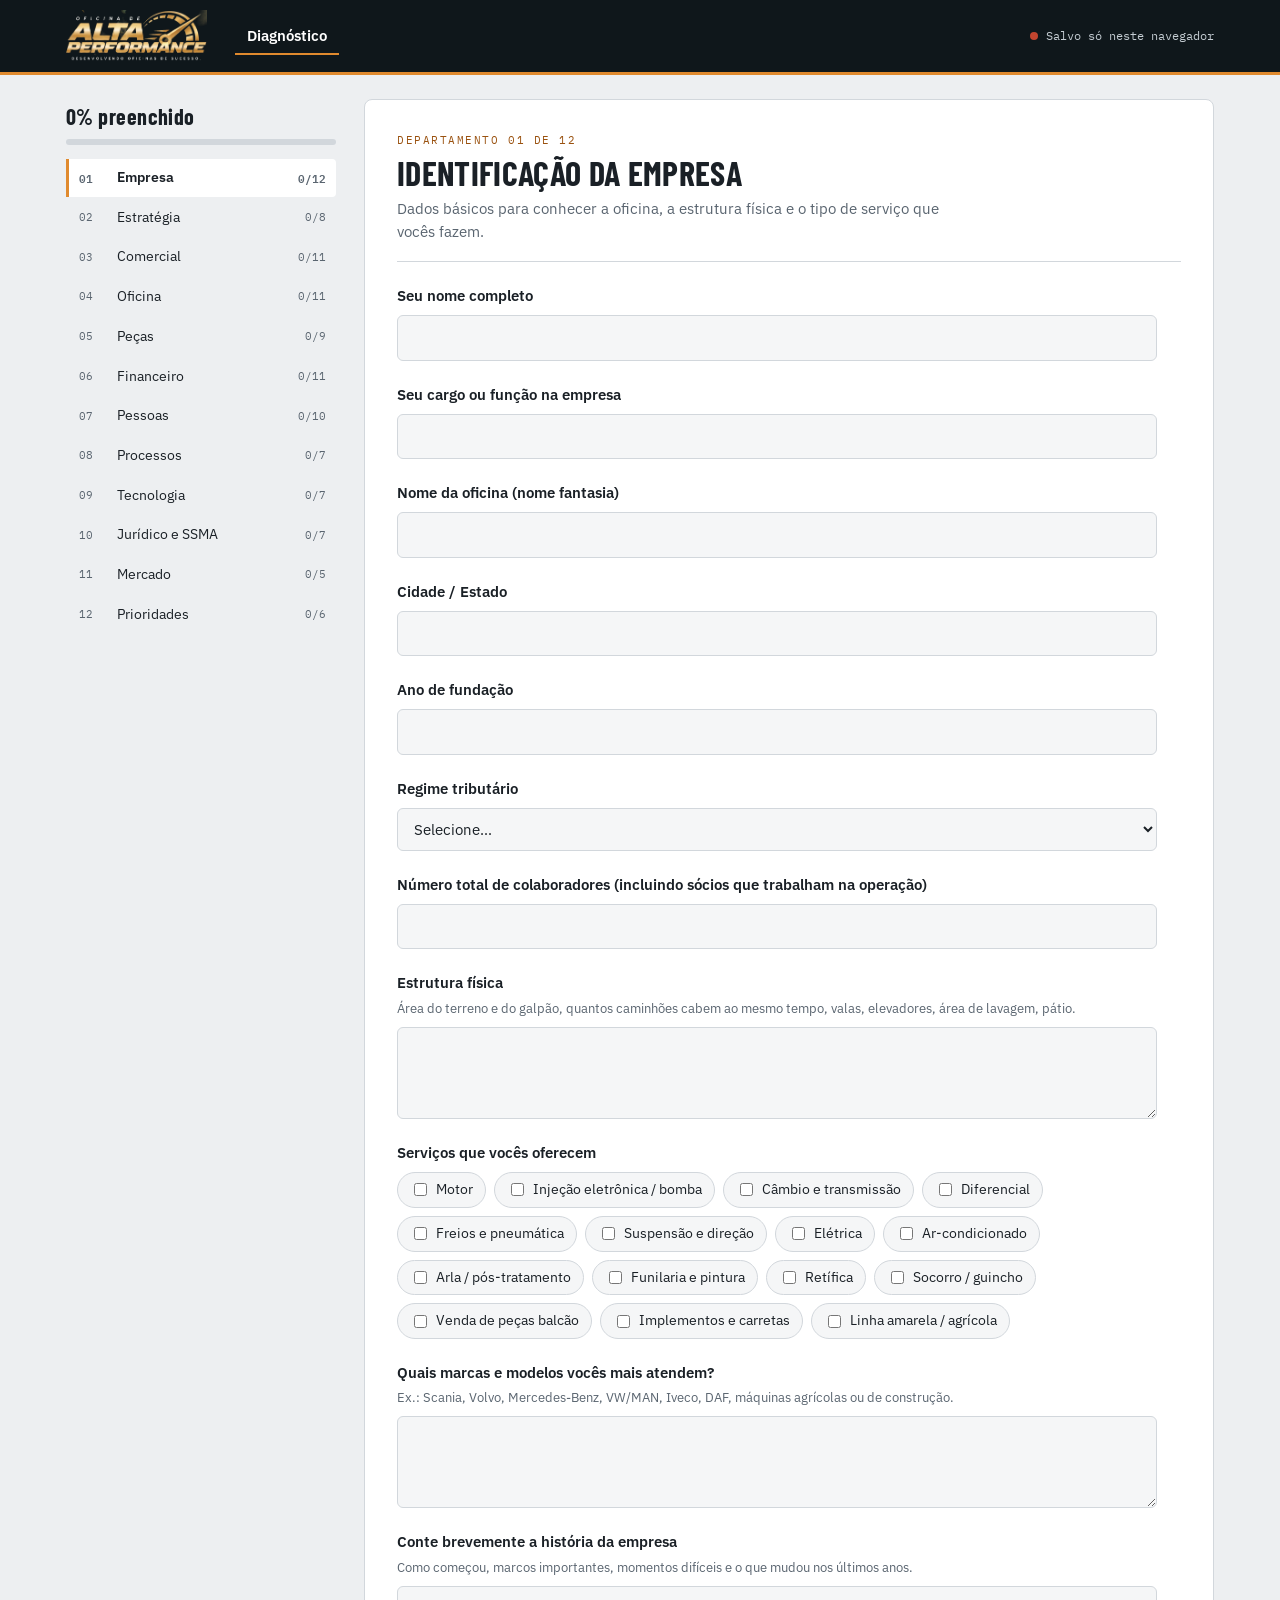
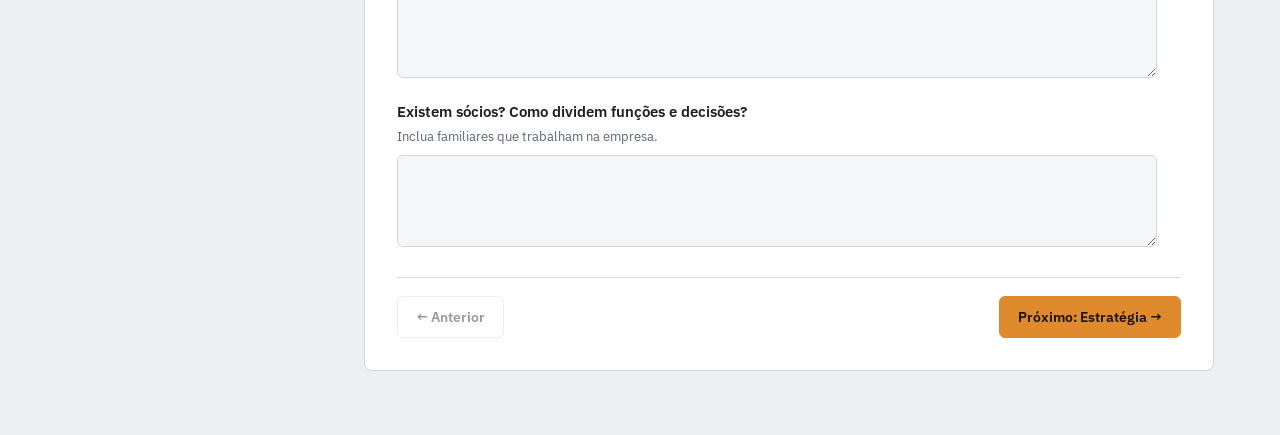
==== diagnostico.html @ 9e862222 "Painel do administrador vira a index; formulário passa para diagnostico.html Co-Authored-By: Claude " ====
<!DOCTYPE html>
<html lang="pt-BR">
<head>
<meta charset="utf-8">
<meta name="viewport" content="width=device-width, initial-scale=1">
<title>Diagnóstico 360° Diesel</title>

<link rel="preconnect" href="https://fonts.googleapis.com">
<link rel="preconnect" href="https://fonts.gstatic.com" crossorigin>
<link rel="stylesheet" href="https://fonts.googleapis.com/css2?family=Barlow+Condensed:wght@600;700&family=IBM+Plex+Sans:wght@400;500;600&family=IBM+Plex+Mono:wght@500&display=swap">
<link rel="stylesheet" href="style.css">
</head>

<body>

<header class="placa">
  <div class="wrap">
    <div class="marca">
      <h1><img class="logo" src="images/logo.png" alt="Oficina de Alta Performance — Desenvolvendo oficinas de sucesso"></h1>
    </div>

    <nav class="menu" aria-label="Principal">
      <a href="diagnostico.html" aria-current="page">Diagnóstico</a>
      <a href="relatorios.html" id="linkRelatorios" hidden>Relatórios</a>
    </nav>

    <div class="status" id="status">
      <i class="dot" id="statusDot"></i>
      <span id="statusTxt">Conectando…</span>
    </div>
  </div>
</header>

<main class="wrap">
  <div class="aviso" id="avisoLocal" hidden></div>

  <section>
    <div class="layout">
      <nav class="trilho" id="trilho" aria-label="Departamentos">
        <div class="prog-total">
          <b id="progTxt">0% preenchido</b>
          <div class="barra"><i id="progBar"></i></div>
        </div>
      </nav>
      <div class="ficha" id="ficha"></div>
    </div>
  </section>
</main>

<script src="dados.js"></script>
<script src="form.js"></script>
</body>
</html>
---- style.css ----
/* =========================================================
   Layout: placa de oficina no topo; trilho de departamentos
   à esquerda + ficha do departamento à direita; painel do
   mentor em abas.
   ========================================================= */

/* ---------- Tokens (tema claro / escuro) ---------- */
:root {
  --bg: #EDEFF1;
  --surface: #FFFFFF;
  --sunk: #F5F6F7;
  --ink: #1A2026;
  --muted: #5A6570;
  --line: #D2D7DC;

  --steel: #24394A;
  --steel-ink: #F2F4F5;
  --accent: #E08A2E;
  --accent-ink: #9A5210;
  --accent-soft: #FBEBD8;

  --good: #2F8A55;
  --warn: #C98A12;
  --bad: #C2452F;

  --f-display: "Barlow Condensed", "Arial Narrow", Arial, sans-serif;
  --f-body: "IBM Plex Sans", system-ui, -apple-system, "Segoe UI", sans-serif;
  --f-mono: "IBM Plex Mono", ui-monospace, Menlo, Consolas, monospace;
}

@media (prefers-color-scheme: dark) {
  :root:not([data-theme="light"]) {
    --bg: #11161A;
    --surface: #1A2127;
    --sunk: #151B20;
    --ink: #E5E9EC;
    --muted: #93A0AA;
    --line: #2C363E;

    --steel: #1F3343;
    --steel-ink: #E9EEF1;
    --accent: #E8973A;
    --accent-ink: #F2B670;
    --accent-soft: #3A2A17;

    --good: #4FB37A;
    --warn: #E0A63A;
    --bad: #E06A55;
    color-scheme: dark;
  }
}

:root[data-theme="dark"] {
  --bg: #11161A;
  --surface: #1A2127;
  --sunk: #151B20;
  --ink: #E5E9EC;
  --muted: #93A0AA;
  --line: #2C363E;

  --steel: #1F3343;
  --steel-ink: #E9EEF1;
  --accent: #E8973A;
  --accent-ink: #F2B670;
  --accent-soft: #3A2A17;

  --good: #4FB37A;
  --warn: #E0A63A;
  --bad: #E06A55;
  color-scheme: dark;
}

/* ---------- Base ---------- */
* { box-sizing: border-box; }

body {
  background: var(--bg);
  color: var(--ink);
  font-family: var(--f-body);
  font-size: 15px;
  line-height: 1.55;
  margin: 0;
}

.wrap {
  max-width: 1180px;
  margin: 0 auto;
  padding-inline: 16px;
  padding-block: 0 64px;
}

/* ---------- Cabeçalho (placa) ---------- */
header.placa {
  background: #0F171B;
  color: #C5CDD3;
  border-bottom: 3px solid var(--accent);
  position: sticky;
  top: 0;
  z-index: 10;
}

header.placa .wrap {
  padding-block: 0;
  min-height: 72px;
  display: flex;
  flex-wrap: wrap;
  align-items: center;
  gap: 8px 28px;
}

.marca { display: flex; align-items: center; min-width: 0; }
.marca h1 { margin: 0; line-height: 0; }

.marca .logo {
  display: block;
  height: 52px;
  width: auto;
}

/* Menu da barra */
.menu {
  display: flex;
  gap: 4px;
  margin-right: auto;
}

.menu a {
  font: 600 15px var(--f-body);
  color: #AEB8BF;
  text-decoration: none;
  border-bottom: 2px solid transparent;
  padding: 8px 12px;
}

.menu a:hover { color: #fff; }

.menu a[aria-current="page"] {
  color: #fff;
  border-bottom-color: var(--accent);
}

.status {
  margin-left: auto;
  font-family: var(--f-mono);
  font-size: 12px;
  display: flex;
  align-items: center;
  gap: 8px;
}

.dot {
  width: 8px;
  height: 8px;
  border-radius: 50%;
  background: var(--muted);
}
.dot.ok   { background: var(--good); }
.dot.busy { background: var(--warn); }
.dot.err  { background: var(--bad); }

.aviso {
  margin-top: 18px;
  background: var(--accent-soft);
  border: 1px solid var(--accent);
  color: var(--ink);
  padding: 12px 14px;
  border-radius: 6px;
  font-size: 14px;
}

/* ---------- Formulário: trilho + ficha ---------- */
.layout {
  display: grid;
  grid-template-columns: 270px minmax(0, 1fr);
  gap: 28px;
  margin-top: 24px;
  align-items: start;
}

nav.trilho {
  position: sticky;
  top: calc(env(safe-area-inset-top, 0px) + 16px);
  display: flex;
  flex-direction: column;
  gap: 2px;
}

.prog-total {
  margin-bottom: 12px;
  display: flex;
  flex-direction: column;
  gap: 6px;
}

.prog-total b {
  font-family: var(--f-display);
  font-size: 22px;
  letter-spacing: .02em;
}

.barra {
  height: 6px;
  background: var(--line);
  border-radius: 3px;
  overflow: hidden;
}

.barra i {
  display: block;
  height: 100%;
  background: var(--accent);
  width: 0;
  transition: width .3s;
}

.dep {
  display: grid;
  grid-template-columns: 30px 1fr auto;
  gap: 8px;
  align-items: center;
  text-align: left;
  background: transparent;
  border: 0;
  border-left: 3px solid transparent;
  padding: 8px 10px;
  color: var(--ink);
  font: inherit;
  font-size: 14px;
  cursor: pointer;
  border-radius: 0 4px 4px 0;
}

.dep:hover { background: var(--surface); }

.dep[aria-current="true"] {
  background: var(--surface);
  border-left-color: var(--accent);
  font-weight: 600;
}

.dep .n,
.dep .c {
  font-family: var(--f-mono);
  font-size: 11px;
  color: var(--muted);
}

.dep .c { font-variant-numeric: tabular-nums; }
.dep .c.full { color: var(--good); }

.ficha {
  background: var(--surface);
  border: 1px solid var(--line);
  border-radius: 8px;
  padding: clamp(18px, 3vw, 32px);
  min-width: 0;
}

.ficha-top {
  display: flex;
  flex-direction: column;
  gap: 6px;
  padding-bottom: 18px;
  border-bottom: 1px solid var(--line);
  margin-bottom: 22px;
}

.eyebrow {
  font-family: var(--f-mono);
  font-size: 11px;
  letter-spacing: .14em;
  text-transform: uppercase;
  color: var(--accent-ink);
}

.ficha h2 {
  font-family: var(--f-display);
  font-weight: 700;
  font-size: clamp(26px, 4vw, 34px);
  line-height: 1.05;
  margin: 0;
  text-transform: uppercase;
  letter-spacing: .01em;
  text-wrap: balance;
}

.ficha-top p {
  margin: 0;
  color: var(--muted);
  max-width: 62ch;
}

/* ---------- Perguntas e campos ---------- */
.perguntas {
  display: flex;
  flex-direction: column;
  gap: 22px;
}

.q {
  display: flex;
  flex-direction: column;
  gap: 8px;
  max-width: 760px;
}

.q label.t,
.q .t {
  font-weight: 600;
  font-size: 15px;
}

.q .h {
  font-size: 13px;
  color: var(--muted);
  margin-top: -4px;
}

input[type=text],
input[type=number],
textarea,
select {
  width: 100%;
  font: inherit;
  color: var(--ink);
  background: var(--sunk);
  border: 1px solid var(--line);
  border-radius: 6px;
  padding: 10px 12px;
}

textarea {
  min-height: 92px;
  resize: vertical;
}

input:focus-visible,
textarea:focus-visible,
select:focus-visible,
button:focus-visible {
  outline: 2px solid var(--accent);
  outline-offset: 2px;
}

/* Múltipla escolha */
.checks {
  display: flex;
  flex-wrap: wrap;
  gap: 8px;
}

.checks label {
  display: flex;
  align-items: center;
  gap: 6px;
  border: 1px solid var(--line);
  background: var(--sunk);
  border-radius: 20px;
  padding: 6px 12px;
  font-size: 14px;
  cursor: pointer;
}

.checks label:has(input:checked) {
  border-color: var(--accent);
  background: var(--accent-soft);
}

.checks input { accent-color: var(--accent); }

/* Nota de 0 a 10 */
.nota {
  background: var(--sunk);
  border: 1px dashed var(--line);
  border-radius: 8px;
  padding: 16px;
}

.escala {
  display: flex;
  flex-wrap: wrap;
  gap: 6px;
}

.escala button {
  width: 40px;
  height: 40px;
  font: 500 14px var(--f-mono);
  border: 1px solid var(--line);
  background: var(--surface);
  color: var(--ink);
  border-radius: 6px;
  cursor: pointer;
}

.escala button[aria-pressed="true"] {
  background: var(--accent);
  border-color: var(--accent);
  color: #1A1208;
}

.escala-legenda {
  display: flex;
  justify-content: space-between;
  font-size: 12px;
  color: var(--muted);
  max-width: 494px;
}

/* Rodapé da ficha, botões e mensagens */
.rodape-ficha {
  display: flex;
  flex-wrap: wrap;
  gap: 10px;
  justify-content: space-between;
  margin-top: 30px;
  padding-top: 18px;
  border-top: 1px solid var(--line);
}

.btn {
  font: 600 14px var(--f-body);
  padding: 11px 18px;
  border-radius: 6px;
  border: 1px solid var(--line);
  background: var(--surface);
  color: var(--ink);
  cursor: pointer;
}

.btn.prim {
  background: var(--accent);
  border-color: var(--accent);
  color: #1A1208;
}

.btn.steel {
  background: var(--steel);
  border-color: var(--steel);
  color: var(--steel-ink);
}

.btn:disabled {
  opacity: .45;
  cursor: default;
}

.msg {
  font-size: 14px;
  margin-top: 12px;
}
.msg.err { color: var(--bad); }
.msg.ok  { color: var(--good); }

/* ---------- Painel do mentor ---------- */
.painel {
  margin-top: 24px;
  display: flex;
  flex-direction: column;
  gap: 24px;
}

.resumo {
  display: flex;
  flex-wrap: wrap;
  gap: 12px;
  align-items: stretch;
}

.resumo-acao {
  display: flex;
  align-items: center;
}

.kpi {
  background: var(--surface);
  border: 1px solid var(--line);
  border-radius: 8px;
  padding: 14px 18px;
  min-width: 150px;
  flex: 1;
}

.kpi b {
  display: block;
  font-family: var(--f-display);
  font-size: 34px;
  line-height: 1;
  font-variant-numeric: tabular-nums;
}

.kpi span {
  font-size: 12px;
  color: var(--muted);
  text-transform: uppercase;
  letter-spacing: .08em;
}

.bloco {
  background: var(--surface);
  border: 1px solid var(--line);
  border-radius: 8px;
  padding: 20px;
  min-width: 0;
}

.bloco h3 {
  font-family: var(--f-display);
  font-size: 22px;
  text-transform: uppercase;
  margin: 0 0 4px;
  letter-spacing: .02em;
}

.bloco > p {
  margin: 0 0 14px;
  color: var(--muted);
  font-size: 14px;
}

.rolar { overflow-x: auto; }

table {
  border-collapse: collapse;
  width: 100%;
  font-size: 14px;
}

th, td {
  text-align: left;
  padding: 9px 10px;
  border-bottom: 1px solid var(--line);
  vertical-align: middle;
  white-space: nowrap;
}

th {
  font-size: 11px;
  text-transform: uppercase;
  letter-spacing: .08em;
  color: var(--muted);
  font-weight: 600;
}

td.num,
th.num {
  text-align: center;
  font-family: var(--f-mono);
  font-variant-numeric: tabular-nums;
}

td.num-pequeno { font-size: 12px; }
td small { display: block; color: var(--muted); font-size: 13px; }

tr.linha { cursor: pointer; }
tr.linha:hover td { background: var(--sunk); }

/* Células de nota: b = baixa, w = média, g = alta, v = vazia */
.cel {
  display: inline-block;
  min-width: 30px;
  padding: 3px 6px;
  border-radius: 4px;
  font-weight: 500;
}
.cel.b { background: color-mix(in srgb, var(--bad) 22%, transparent); }
.cel.w { background: color-mix(in srgb, var(--warn) 24%, transparent); }
.cel.g { background: color-mix(in srgb, var(--good) 22%, transparent); }
.cel.v { color: var(--muted); }

.pill {
  font-size: 11px;
  font-weight: 600;
  text-transform: uppercase;
  letter-spacing: .06em;
  padding: 3px 8px;
  border-radius: 10px;
  border: 1px solid var(--line);
}
.pill.env { border-color: var(--good); color: var(--good); }
.pill.ras { border-color: var(--warn); color: var(--warn); }

.vazio {
  padding: 28px 8px;
  color: var(--muted);
  text-align: center;
}

/* Detalhe de um mentorado */
.detalhe-top {
  display: flex;
  flex-wrap: wrap;
  gap: 20px;
  align-items: flex-start;
  justify-content: space-between;
}

.detalhe-id {
  min-width: 0;
  flex: 1 1 260px;
}

.detalhe-id p {
  margin: 0;
  color: var(--muted);
}

.detalhe-top h3 { font-size: 28px; }

.radar {
  max-width: 420px;
  width: 100%;
}

.radar svg {
  width: 100%;
  height: auto;
  display: block;
}

.resp-sec { margin-top: 22px; }

.resp-sec h4 {
  font-family: var(--f-display);
  font-size: 19px;
  text-transform: uppercase;
  margin: 0 0 8px;
  color: var(--accent-ink);
  letter-spacing: .03em;
}

.resp {
  display: grid;
  grid-template-columns: minmax(0, 2fr) minmax(0, 3fr);
  gap: 6px 18px;
  padding: 9px 0;
  border-bottom: 1px solid var(--line);
  font-size: 14px;
}

.resp .p { color: var(--muted); }

.resp .a {
  white-space: pre-wrap;
  overflow-wrap: anywhere;
}
.resp .a.vz { color: var(--muted); }

/* ---------- Responsivo e movimento reduzido ---------- */
@media (max-width: 820px) {
  .layout { grid-template-columns: 1fr; }

  nav.trilho {
    position: static;
    flex-direction: row;
    overflow-x: auto;
    gap: 6px;
    padding-bottom: 6px;
  }

  .prog-total { display: none; }

  .dep {
    grid-template-columns: auto auto;
    border-left: 0;
    border-bottom: 3px solid transparent;
    border-radius: 4px 4px 0 0;
    white-space: nowrap;
    background: var(--surface);
  }

  .dep .n { display: none; }
  .dep[aria-current="true"] { border-bottom-color: var(--accent); }

  .resp { grid-template-columns: 1fr; }
}

@media (prefers-reduced-motion: reduce) {
  * { transition: none !important; }
}

/* ---------- Página do administrador (links) ---------- */
.hub-intro {
  margin: 28px 0 20px;
  max-width: 62ch;
}

.hub-intro h2 {
  font-family: var(--f-display);
  font-size: clamp(26px, 4vw, 34px);
  text-transform: uppercase;
  line-height: 1.05;
  margin: 0 0 6px;
}

.hub-intro p { margin: 0; color: var(--muted); }

.hub {
  display: grid;
  grid-template-columns: repeat(auto-fit, minmax(300px, 1fr));
  gap: 20px;
}

.card-link {
  background: var(--surface);
  border: 1px solid var(--line);
  border-top: 4px solid var(--accent);
  border-radius: 8px;
  padding: 22px;
  display: flex;
  flex-direction: column;
  gap: 12px;
}

.card-link.privado { border-top-color: var(--steel); }

.card-link h3 {
  font-family: var(--f-display);
  font-size: 24px;
  text-transform: uppercase;
  margin: 0;
}

.card-link p { margin: 0; color: var(--muted); font-size: 14px; }

.tag {
  align-self: flex-start;
  font-family: var(--f-mono);
  font-size: 11px;
  letter-spacing: .1em;
  text-transform: uppercase;
  padding: 3px 8px;
  border-radius: 10px;
  border: 1px solid var(--line);
  color: var(--muted);
}
.tag.enviar { color: var(--good); border-color: var(--good); }
.tag.guardar { color: var(--bad); border-color: var(--bad); }

.url {
  font-family: var(--f-mono);
  font-size: 12.5px;
  background: var(--sunk);
  border: 1px solid var(--line);
  border-radius: 6px;
  padding: 10px 12px;
  overflow-wrap: anywhere;
  user-select: all;
}

.acoes {
  display: flex;
  flex-wrap: wrap;
  gap: 8px;
  margin-top: auto;
}

a.btn { text-decoration: none; display: inline-block; }
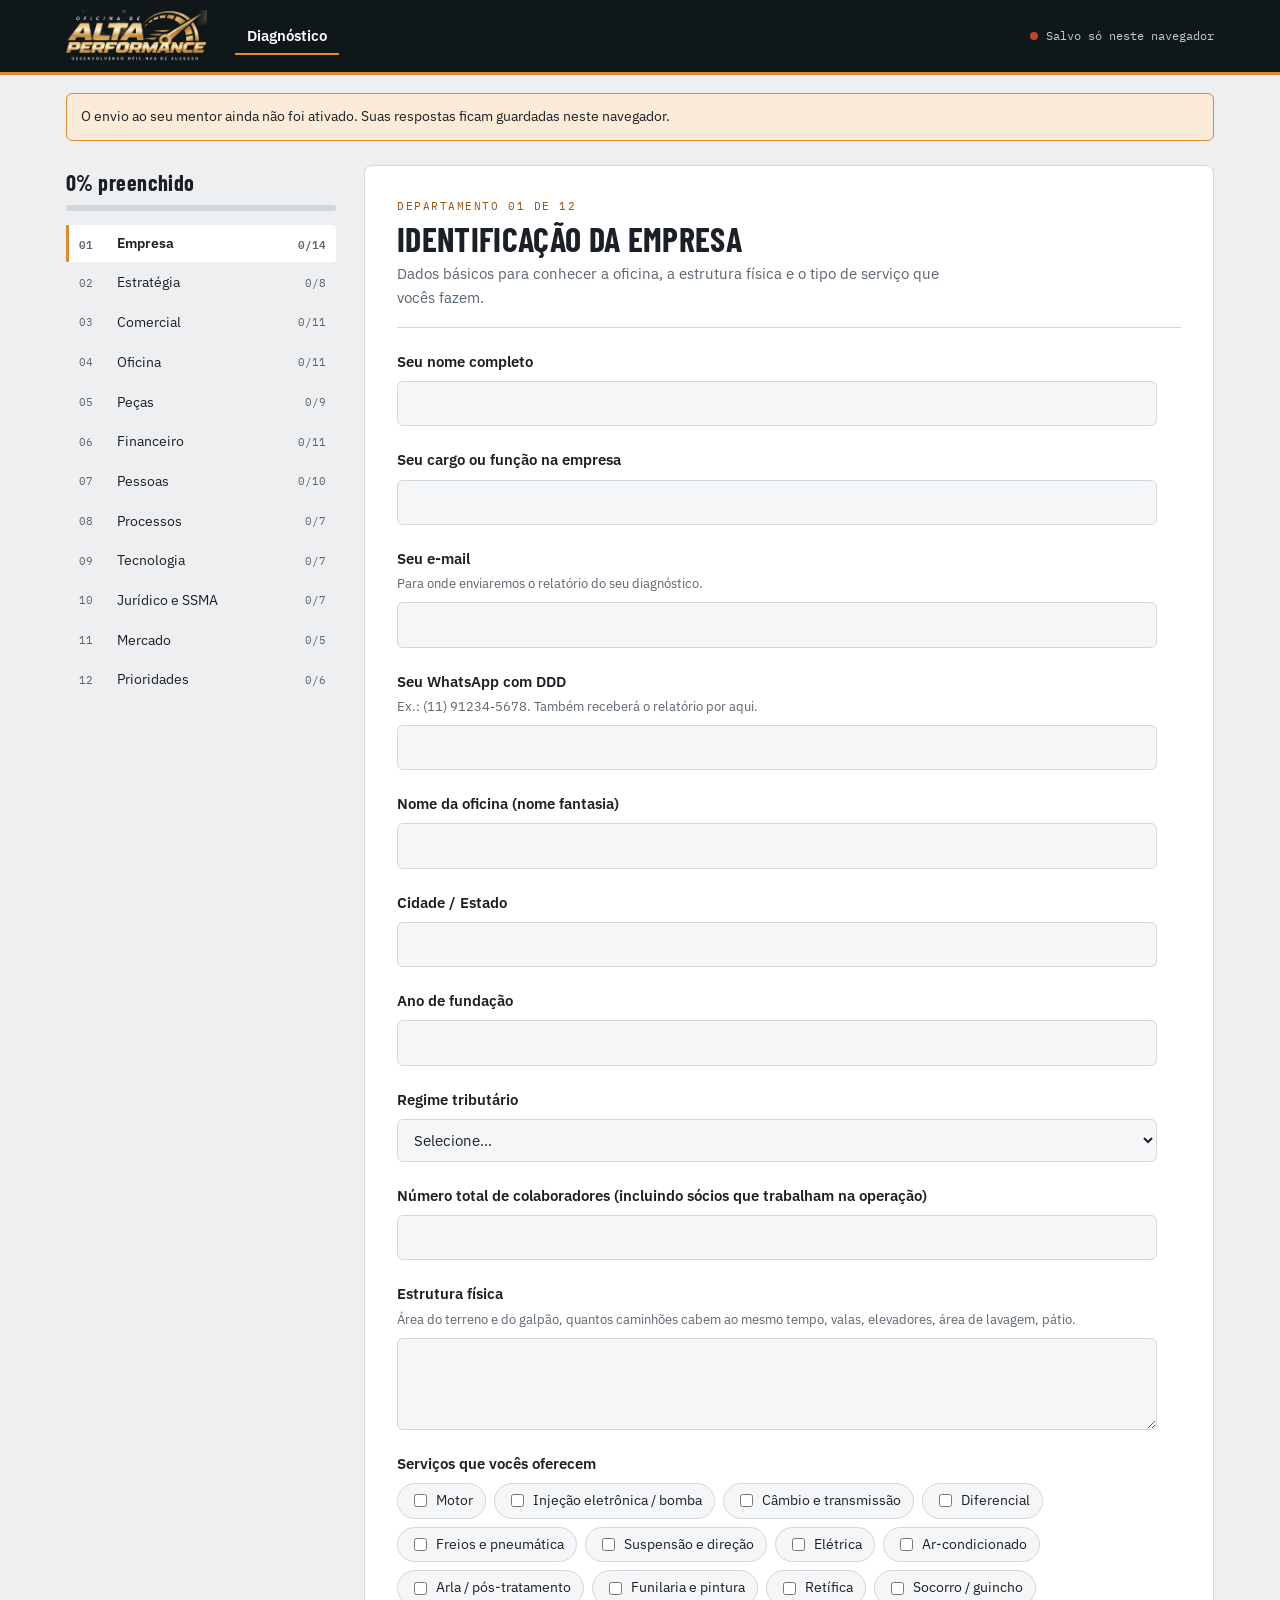
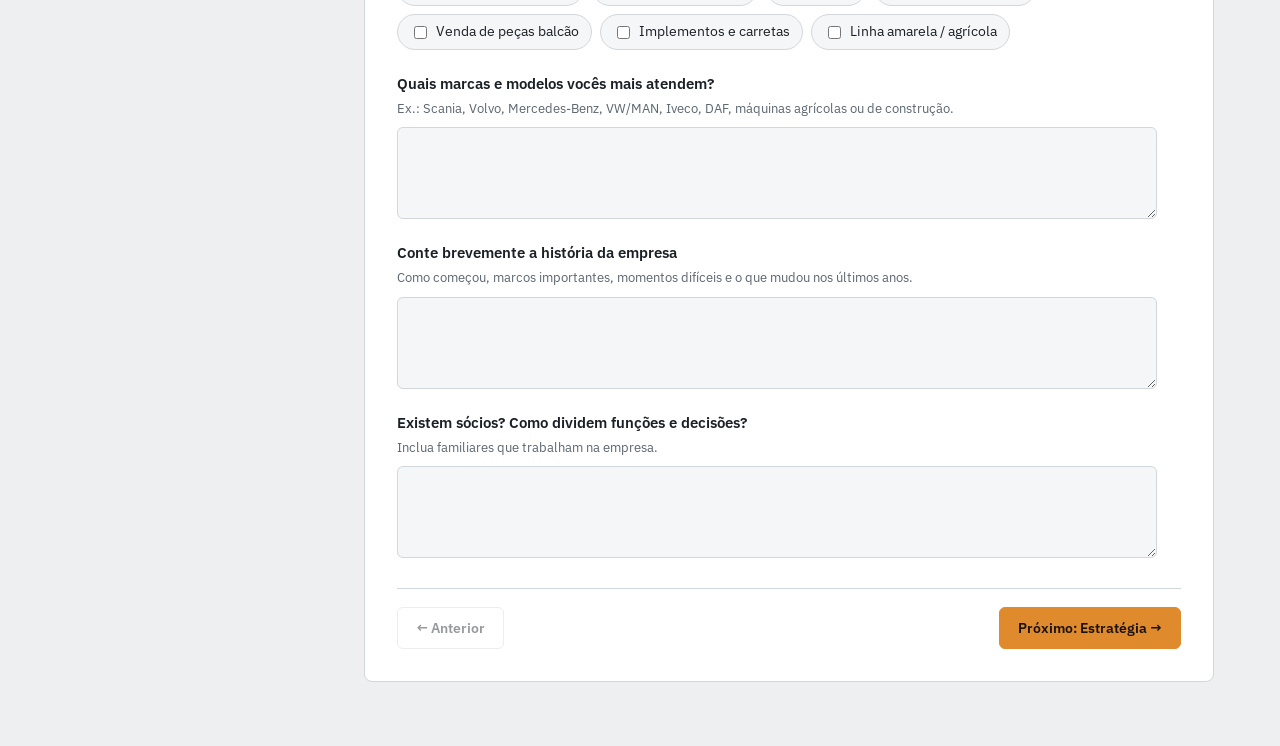
==== commit 5d5495d1: "Armazena respostas em planilha Google (Apps Script) e protege relatórios com senha Co-Authored-By: C" ====
--- a/diagnostico.html
+++ b/diagnostico.html
@@ -3,7 +3,7 @@
 <head>
 <meta charset="utf-8">
 <meta name="viewport" content="width=device-width, initial-scale=1">
-<title>Diagnóstico 360° Diesel</title>
+<title>Oficina de alta performance</title>
 
 <link rel="preconnect" href="https://fonts.googleapis.com">
 <link rel="preconnect" href="https://fonts.gstatic.com" crossorigin>
@@ -21,7 +21,6 @@
 
     <nav class="menu" aria-label="Principal">
       <a href="diagnostico.html" aria-current="page">Diagnóstico</a>
-      <a href="relatorios.html" id="linkRelatorios" hidden>Relatórios</a>
     </nav>
 
     <div class="status" id="status">
@@ -48,6 +47,7 @@
 </main>
 
 <script src="dados.js"></script>
+<script src="config.js"></script>
 <script src="form.js"></script>
 </body>
 </html>
--- a/style.css
+++ b/style.css
@@ -756,3 +756,27 @@
 }
 
 a.btn { text-decoration: none; display: inline-block; }
+
+/* Envio do relatório ao mentorado */
+.envio {
+  margin-top: 18px;
+  padding: 16px;
+  background: var(--accent-soft);
+  border: 1px solid var(--accent);
+  border-radius: 8px;
+  display: flex;
+  flex-direction: column;
+  gap: 10px;
+}
+
+.envio small { color: var(--muted); }
+
+/* Login do administrador */
+.login {
+  max-width: 420px;
+  margin: 40px auto 0;
+  display: flex;
+  flex-direction: column;
+  gap: 14px;
+}
+.login h3, .login p { margin: 0; }
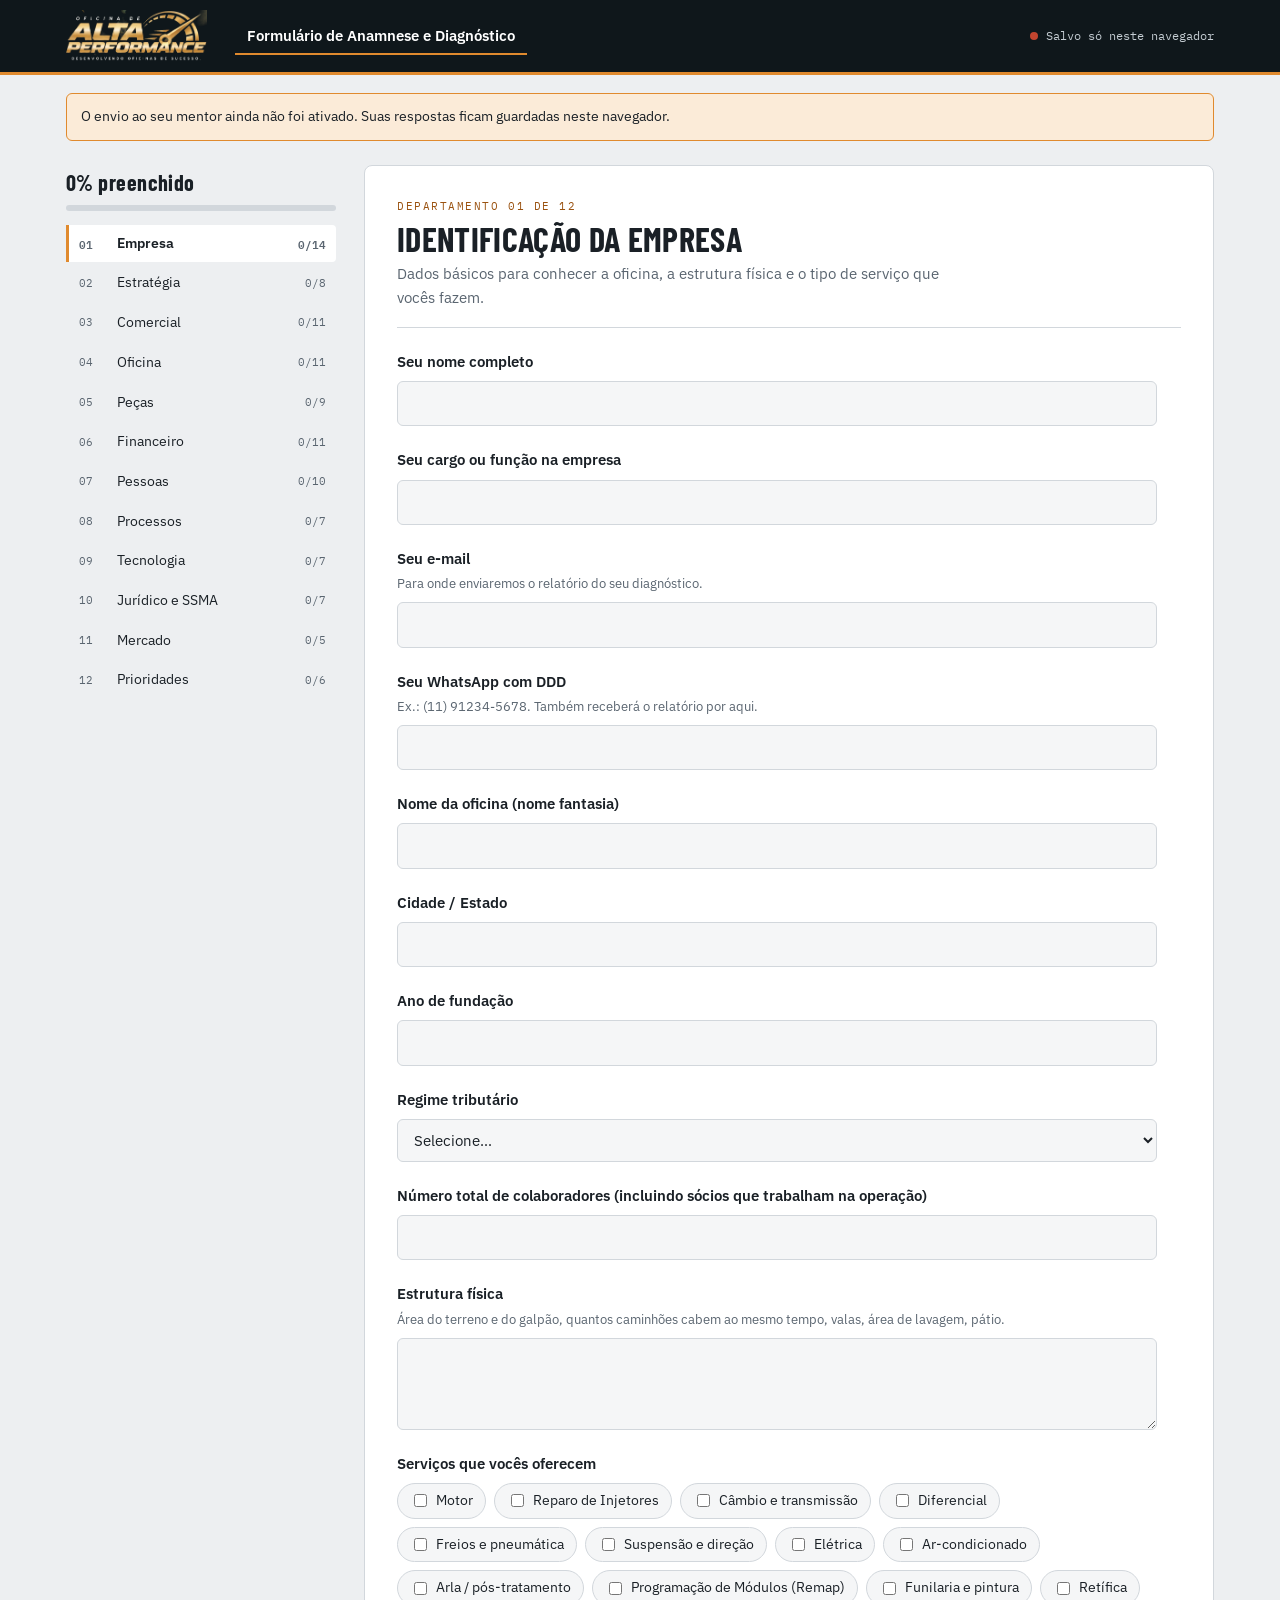
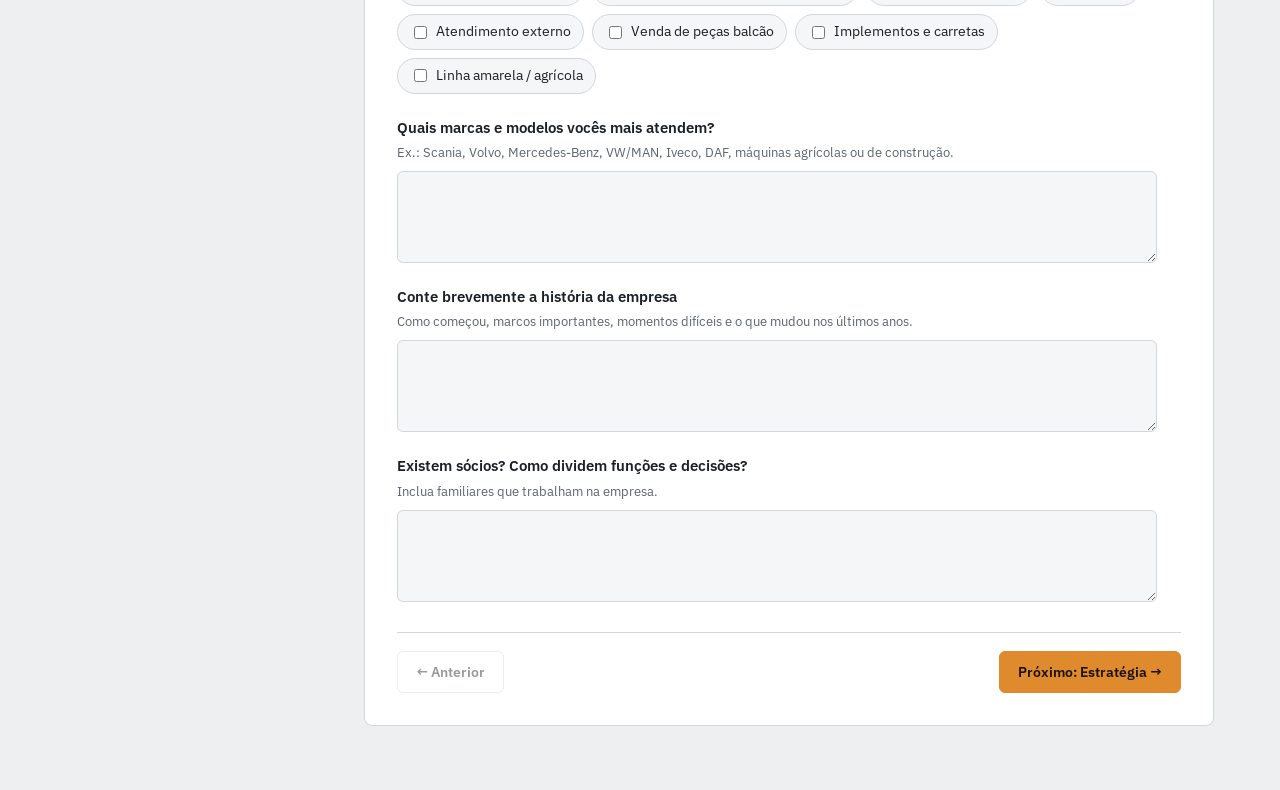
==== commit a9ca9c7e: "Ajusta nome do menu e serviços oferecidos Co-Authored-By: Claude Sonnet 5.5 <noreply@anthropic.com>" ====
--- a/diagnostico.html
+++ b/diagnostico.html
@@ -20,7 +20,7 @@
     </div>
 
     <nav class="menu" aria-label="Principal">
-      <a href="diagnostico.html" aria-current="page">Diagnóstico</a>
+      <a href="diagnostico.html" aria-current="page">Formulário de Anamnese e Diagnóstico</a>
     </nav>
 
     <div class="status" id="status">
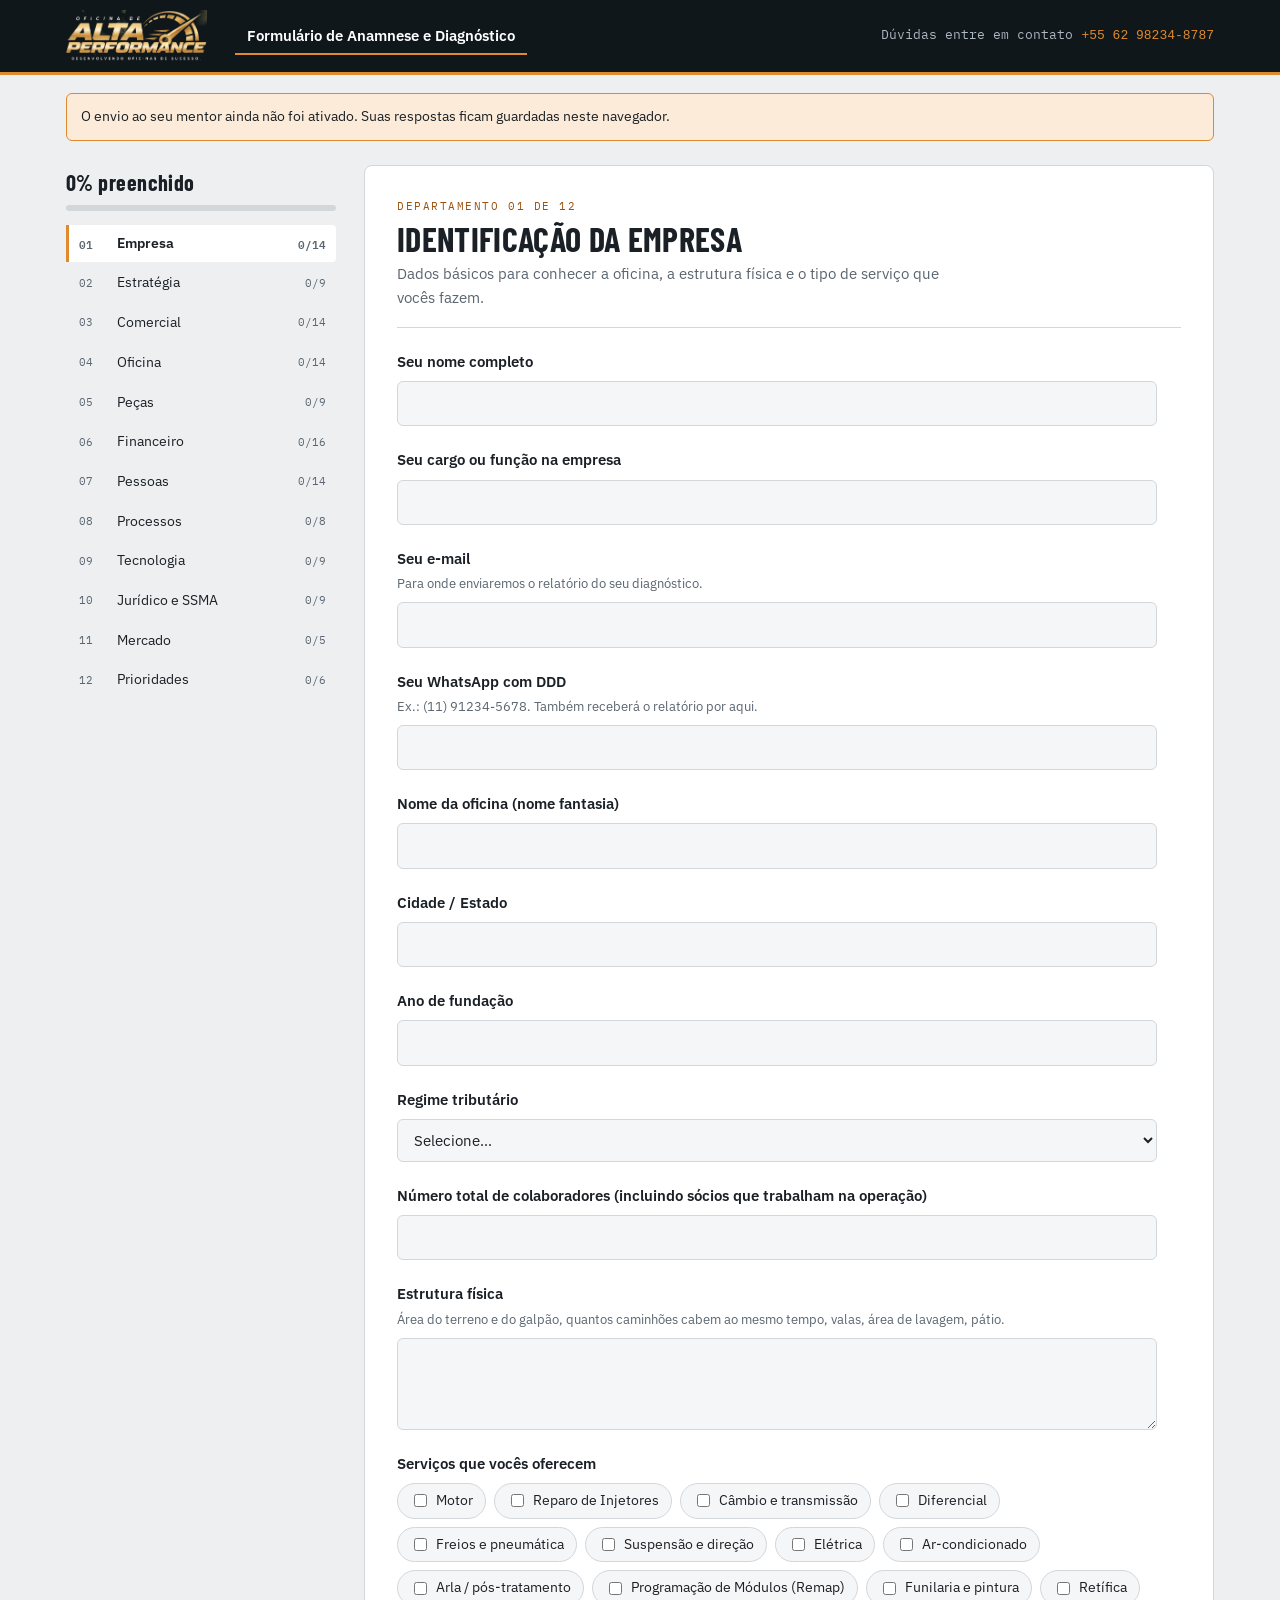
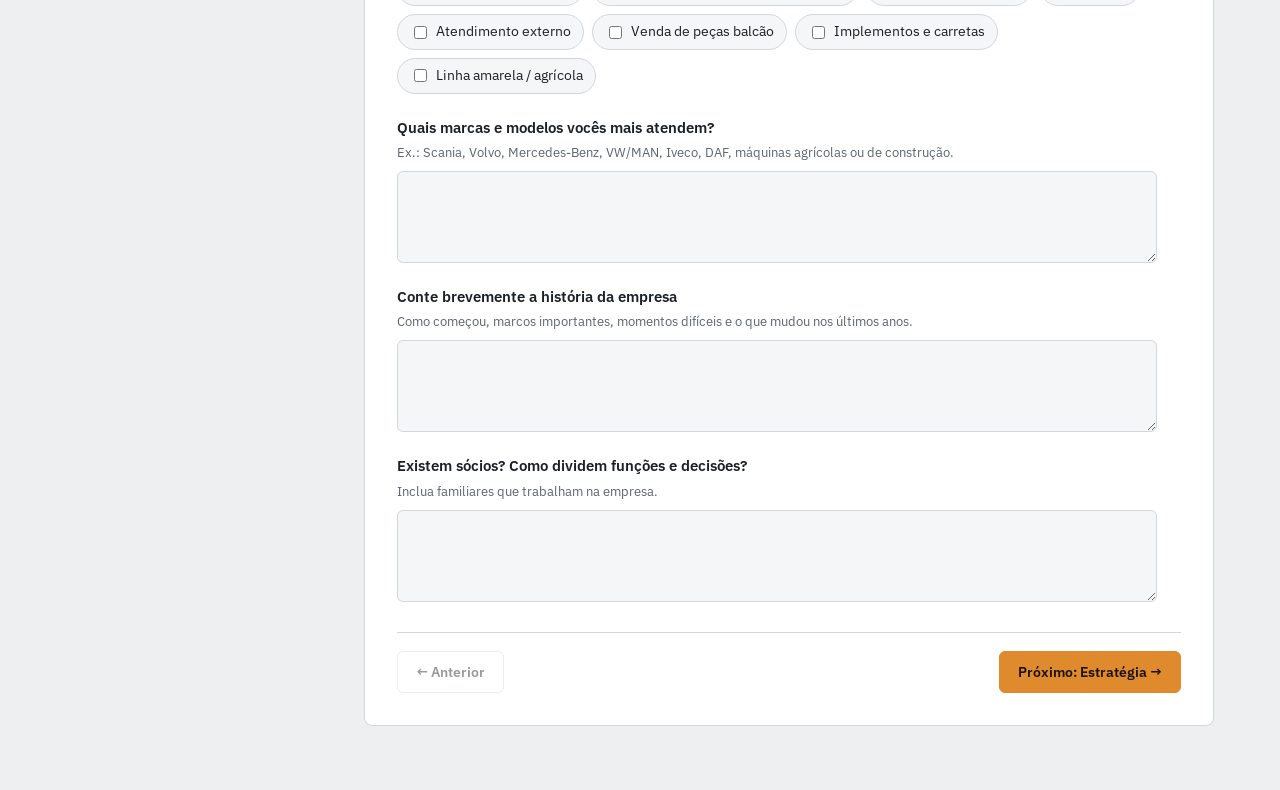
==== commit e691f3b6: "Troca indicador de salvamento por contato de dúvidas no formulário Co-Authored-By: Claude Sonnet 5.5" ====
--- a/diagnostico.html
+++ b/diagnostico.html
@@ -23,9 +23,9 @@
       <a href="diagnostico.html" aria-current="page">Formulário de Anamnese e Diagnóstico</a>
     </nav>
 
-    <div class="status" id="status">
-      <i class="dot" id="statusDot"></i>
-      <span id="statusTxt">Conectando…</span>
+    <div class="contato">
+      Dúvidas entre em contato
+      <a href="https://wa.me/5562982348787" target="_blank" rel="noopener">+55 62 98234-8787</a>
     </div>
   </div>
 </header>
--- a/style.css
+++ b/style.css
@@ -311,6 +311,7 @@
 }
 
 .q .h {
+  white-space: pre-line;
   font-size: 13px;
   color: var(--muted);
   margin-top: -4px;
@@ -780,3 +781,27 @@
   gap: 14px;
 }
 .login h3, .login p { margin: 0; }
+
+/* Pergunta Sim/Não com detalhe */
+.q .t.det {
+  margin-top: 6px;
+  font-weight: 500;
+  font-size: 14px;
+}
+
+/* Contato na barra do formulário */
+.contato {
+  margin-left: auto;
+  font-family: var(--f-mono);
+  font-size: 13px;
+  color: #AEB8BF;
+}
+
+.contato a {
+  color: var(--accent);
+  text-decoration: none;
+  font-weight: 500;
+  white-space: nowrap;
+}
+
+.contato a:hover { text-decoration: underline; }
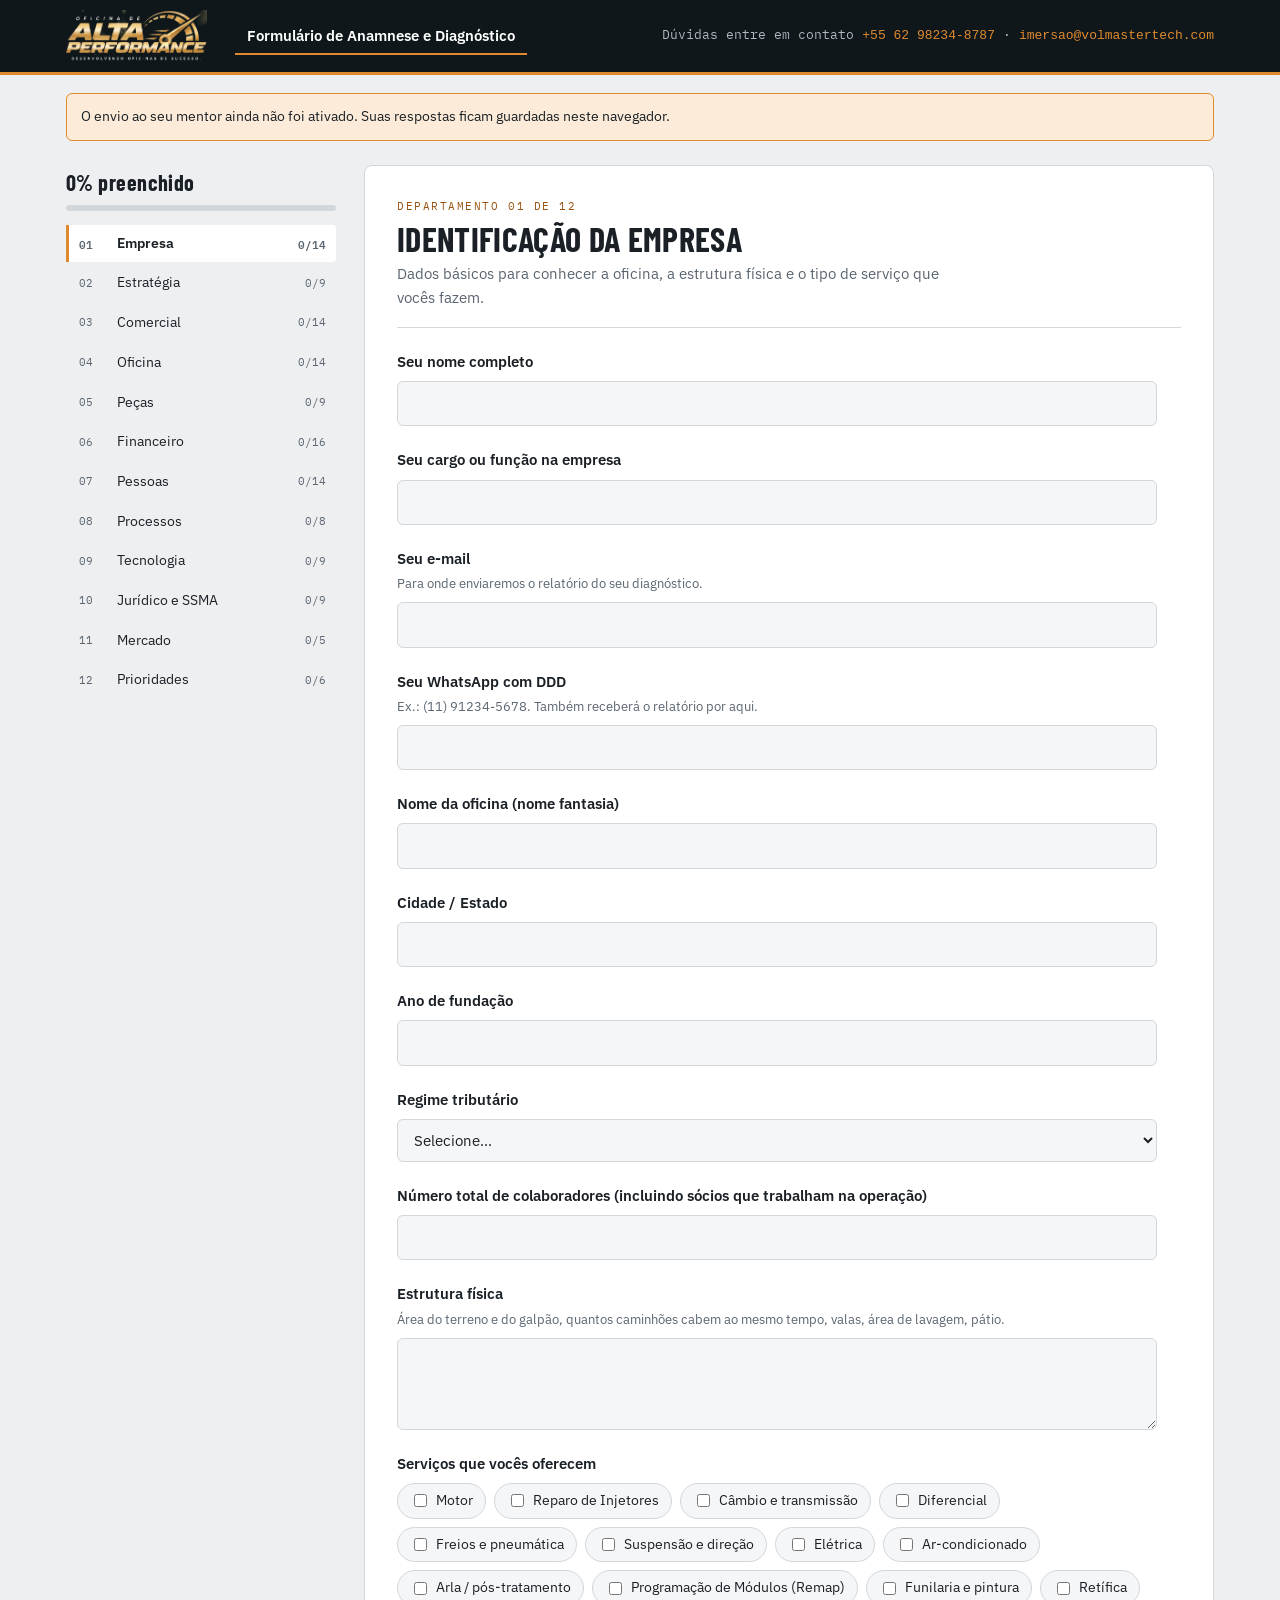
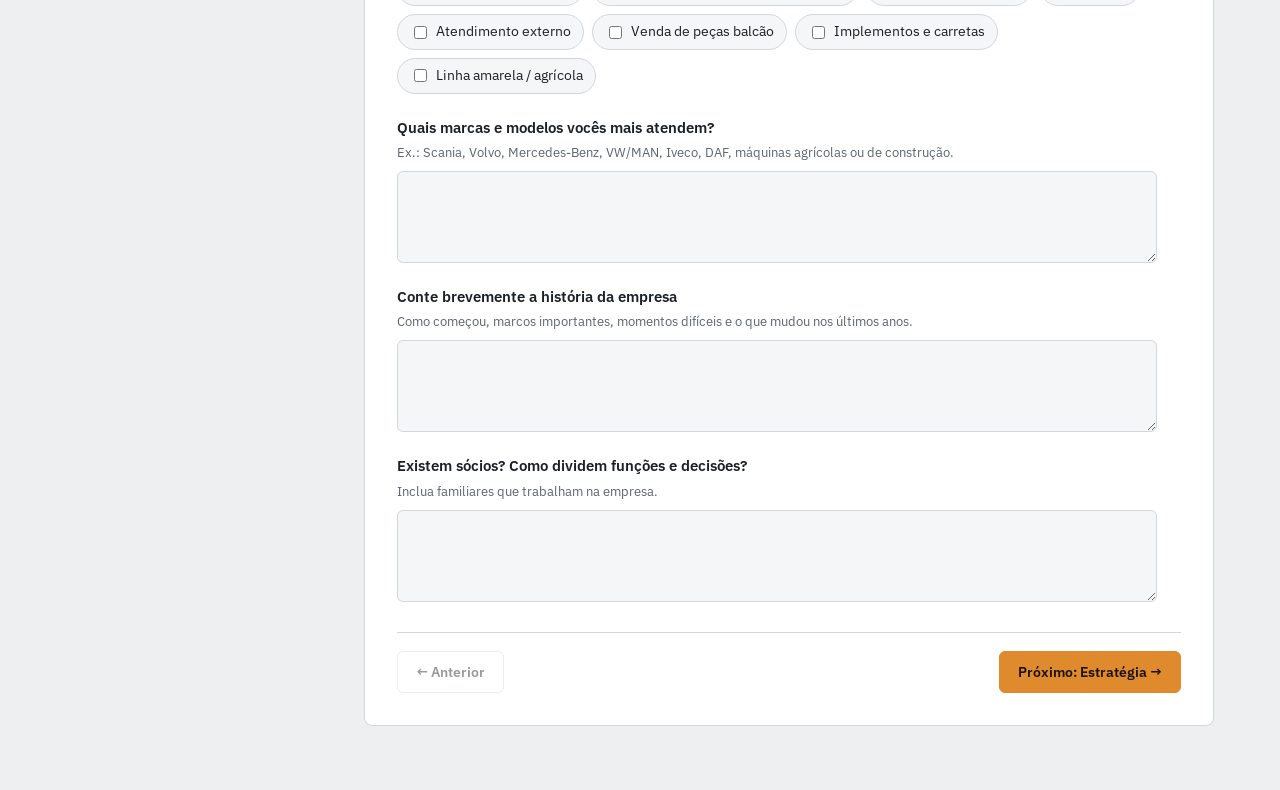
==== commit 7bfe5ad9: "Inclui e-mail no contato do formulário Co-Authored-By: Claude Sonnet 5.5 <noreply@anthropic.com>" ====
--- a/diagnostico.html
+++ b/diagnostico.html
@@ -26,6 +26,8 @@
     <div class="contato">
       Dúvidas entre em contato
       <a href="https://wa.me/5562982348787" target="_blank" rel="noopener">+55 62 98234-8787</a>
+      <span aria-hidden="true">·</span>
+      <a href="mailto:imersao@volmastertech.com">imersao@volmastertech.com</a>
     </div>
   </div>
 </header>
--- a/style.css
+++ b/style.css
@@ -792,6 +792,7 @@
 /* Contato na barra do formulário */
 .contato {
   margin-left: auto;
+  text-align: right;
   font-family: var(--f-mono);
   font-size: 13px;
   color: #AEB8BF;
